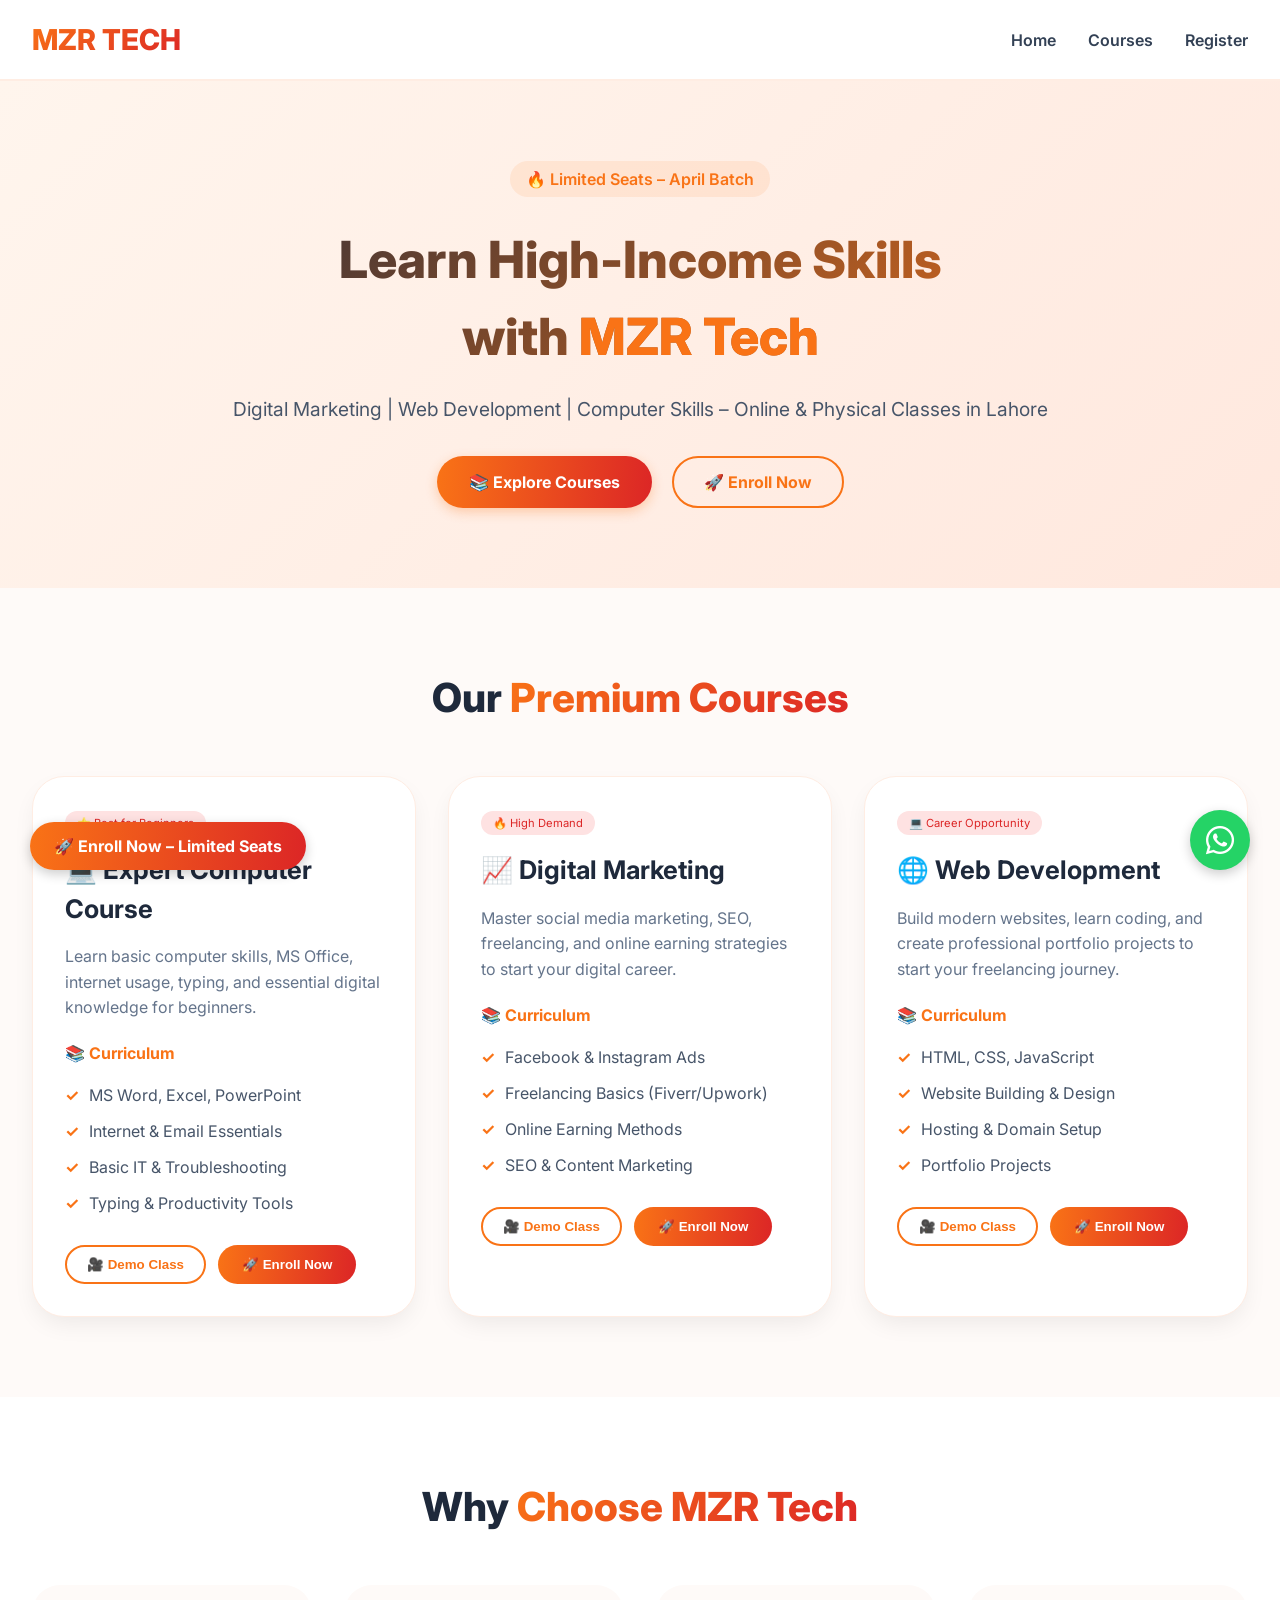
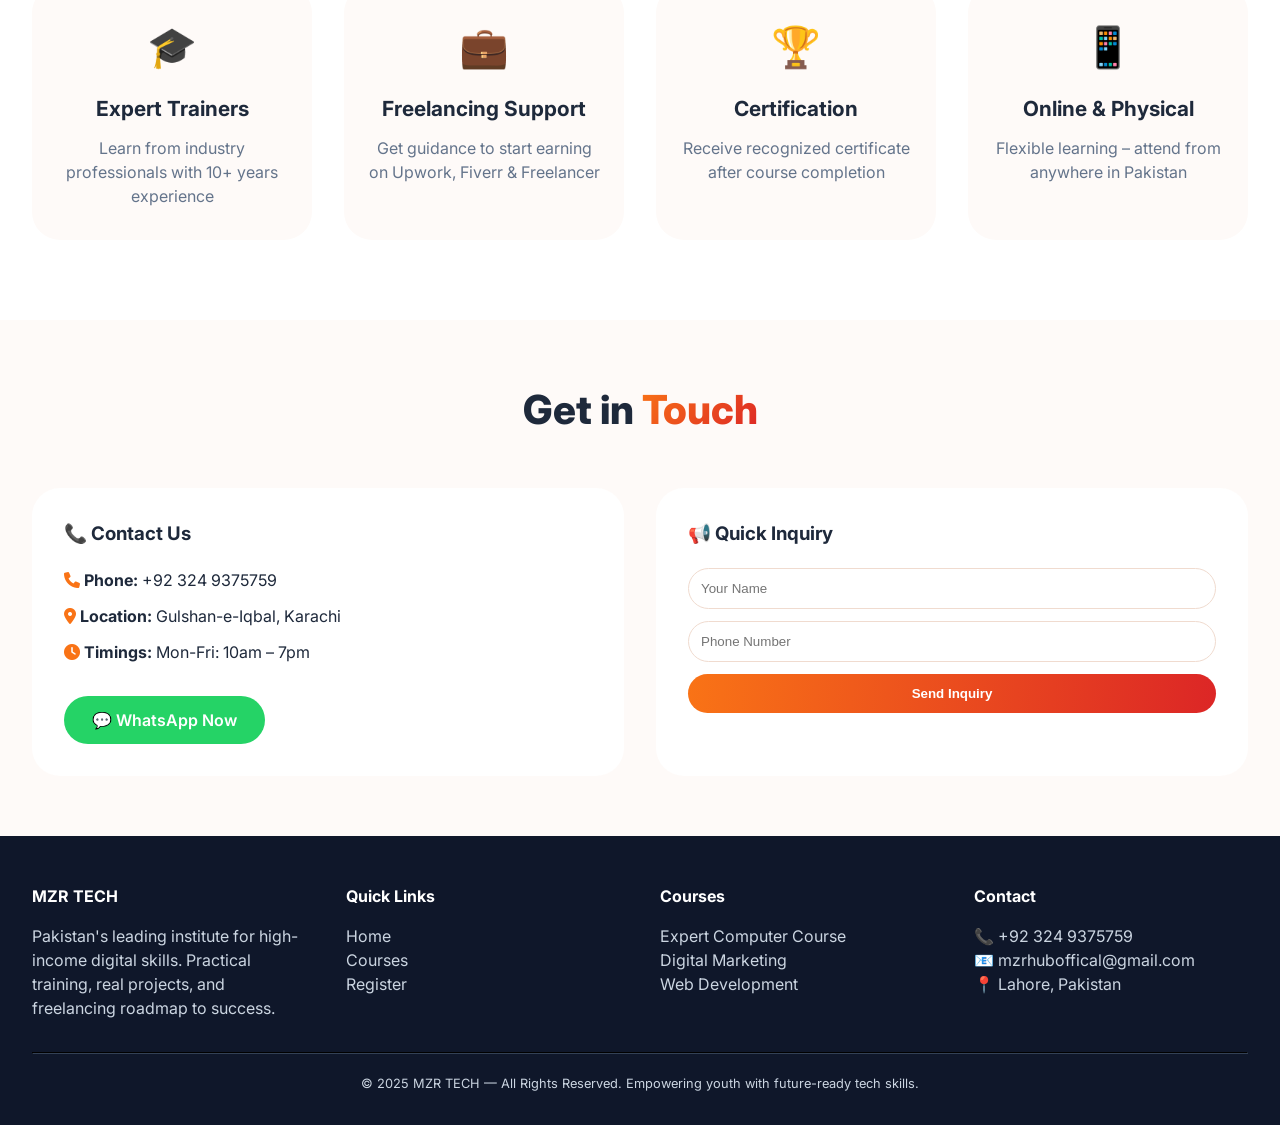
==== course.html @ 92eae822 "Add files via upload" ====
<!DOCTYPE html>
<html lang="en">
<head>
  <meta charset="UTF-8">
  <meta name="viewport" content="width=device-width, initial-scale=1.0, viewport-fit=cover">
  
  <!-- SEO META TAGS -->
  <title>MZR Tech Courses – Learn Computer, Digital Marketing & Web Development in Pakistan</title>
  <meta name="description" content="Join MZR Tech and learn high-income skills including Computer Basics, Digital Marketing, and Web Development. Online & Physical classes available in Pakistan. Enroll now and start your career.">
  <meta name="keywords" content="computer courses in pakistan, digital marketing course pakistan, web development course pakistan, online earning courses, freelancing pakistan, mzr tech courses, IT training pakistan">
  <meta name="author" content="MZR Tech">
  <meta name="robots" content="index, follow">
  <meta name="viewport" content="width=device-width, initial-scale=1.0">
  
  <!-- Open Graph Tags -->
  <meta property="og:title" content="MZR Tech Courses – Learn Computer, Digital Marketing & Web Development in Pakistan">
  <meta property="og:description" content="Join MZR Tech and learn high-income skills. Online & Physical classes available in Pakistan.">
  <meta property="og:type" content="website">
  <meta property="og:url" content="https://mzrtech.com">
  
  <!-- Canonical URL -->
  <link rel="canonical" href="https://mzrtech.com">
  
  <!-- Favicon -->
  <link rel="icon" type="image/x-icon" href="data:image/svg+xml,<svg xmlns='http://www.w3.org/2000/svg' viewBox='0 0 100 100'><text y='.9em' font-size='90'>🚀</text></svg>">
  
  <!-- Google Fonts -->
  <link href="https://fonts.googleapis.com/css2?family=Inter:opsz,wght@14..32,300;14..32,400;14..32,500;14..32,600;14..32,700;14..32,800&display=swap" rel="stylesheet">
  
  <!-- Font Awesome -->
  <link rel="stylesheet" href="https://cdnjs.cloudflare.com/ajax/libs/font-awesome/6.0.0/css/all.min.css">
  
  <style>
    * {
      margin: 0;
      padding: 0;
      box-sizing: border-box;
    }

    body {
      font-family: 'Inter', sans-serif;
      background: #ffffff;
      color: #1e293b;
      line-height: 1.5;
      scroll-behavior: smooth;
    }

    :root {
      --orange: #f97316;
      --red: #dc2626;
      --orange-light: #fff4ed;
      --shadow-sm: 0 4px 6px -2px rgba(0,0,0,0.05);
      --shadow-md: 0 10px 25px -5px rgba(0,0,0,0.08);
      --shadow-lg: 0 20px 35px -12px rgba(0,0,0,0.12);
    }

    .container {
      max-width: 1280px;
      margin: 0 auto;
      padding: 0 32px;
    }

    /* Header */
    .header {
      background: white;
      border-bottom: 2px solid #ffede3;
      position: sticky;
      top: 0;
      z-index: 100;
      backdrop-filter: blur(8px);
      background: rgba(255,255,255,0.96);
    }
    .navbar {
      display: flex;
      justify-content: space-between;
      align-items: center;
      padding: 18px 0;
      flex-wrap: wrap;
      gap: 16px;
    }
    .logo {
      font-size: 1.8rem;
      font-weight: 800;
      background: linear-gradient(135deg, #f97316, #dc2626);
      background-clip: text;
      -webkit-background-clip: text;
      color: transparent;
    }
    .nav-links {
      display: flex;
      gap: 32px;
      align-items: center;
      flex-wrap: wrap;
    }
    .nav-links a {
      text-decoration: none;
      font-weight: 600;
      color: #334155;
      transition: 0.2s;
    }
    .nav-links a:hover {
      color: #f97316;
    }

    /* Hero Section */
    .hero {
      background: linear-gradient(135deg, #fff5ed 0%, #ffe8de 100%);
      padding: 80px 0;
      text-align: center;
    }
    .hero h1 {
      font-size: 3.2rem;
      font-weight: 800;
      margin-bottom: 20px;
      background: linear-gradient(135deg, #1e293b, #f97316);
      background-clip: text;
      -webkit-background-clip: text;
      color: transparent;
    }
    .hero p {
      font-size: 1.2rem;
      color: #475569;
      margin-bottom: 32px;
    }
    .hero-badge {
      display: inline-block;
      background: rgba(249,115,22,0.1);
      padding: 6px 16px;
      border-radius: 60px;
      color: #f97316;
      font-weight: 600;
      margin-bottom: 24px;
    }
    .hero-buttons {
      display: flex;
      gap: 20px;
      justify-content: center;
      flex-wrap: wrap;
    }

    /* Buttons */
    .btn-primary {
      background: linear-gradient(95deg, #f97316, #dc2626);
      border: none;
      padding: 14px 32px;
      border-radius: 40px;
      font-weight: 700;
      color: white;
      cursor: pointer;
      transition: all 0.25s;
      text-decoration: none;
      display: inline-block;
      box-shadow: 0 4px 12px rgba(249,115,22,0.3);
    }
    .btn-primary:hover {
      transform: translateY(-2px);
      box-shadow: 0 8px 20px rgba(220,38,38,0.4);
    }
    .btn-outline {
      background: transparent;
      border: 2px solid #f97316;
      padding: 12px 30px;
      border-radius: 40px;
      font-weight: 700;
      color: #f97316;
      cursor: pointer;
      transition: 0.2s;
      text-decoration: none;
      display: inline-block;
    }
    .btn-outline:hover {
      background: #f97316;
      color: white;
    }

    /* Course Cards */
    .courses-section {
      padding: 80px 0;
      background: #fefaf8;
    }
    .section-title {
      text-align: center;
      font-size: 2.5rem;
      font-weight: 800;
      margin-bottom: 48px;
    }
    .section-title span {
      background: linear-gradient(135deg, #f97316, #dc2626);
      background-clip: text;
      -webkit-background-clip: text;
      color: transparent;
    }
    .courses-grid {
      display: grid;
      grid-template-columns: repeat(auto-fit, minmax(340px, 1fr));
      gap: 32px;
    }
    .course-card {
      background: white;
      border-radius: 32px;
      padding: 32px;
      box-shadow: var(--shadow-md);
      transition: all 0.3s ease;
      border: 1px solid #ffede3;
    }
    .course-card:hover {
      transform: translateY(-8px);
      box-shadow: var(--shadow-lg);
      border-color: #f97316;
    }
    .course-card h2 {
      font-size: 1.6rem;
      margin-bottom: 16px;
      color: #1e293b;
    }
    .course-card p {
      color: #64748b;
      margin-bottom: 20px;
      line-height: 1.6;
    }
    .course-card h4 {
      font-size: 1rem;
      margin-bottom: 12px;
      color: #f97316;
    }
    .course-card ul {
      list-style: none;
      margin-bottom: 24px;
    }
    .course-card ul li {
      padding: 6px 0;
      padding-left: 24px;
      position: relative;
      color: #475569;
    }
    .course-card ul li:before {
      content: "✓";
      position: absolute;
      left: 0;
      color: #f97316;
      font-weight: bold;
    }
    .course-badge {
      display: inline-block;
      background: #fee2e2;
      color: #dc2626;
      font-size: 0.7rem;
      padding: 4px 12px;
      border-radius: 60px;
      margin-bottom: 16px;
    }
    .buttons {
      display: flex;
      gap: 12px;
      flex-wrap: wrap;
      margin-top: 16px;
    }
    .demo-btn {
      background: transparent;
      border: 2px solid #f97316;
      color: #f97316;
      padding: 10px 20px;
      border-radius: 30px;
      font-weight: 600;
      cursor: pointer;
      transition: 0.2s;
    }
    .demo-btn:hover {
      background: #f97316;
      color: white;
    }
    .enroll-btn {
      background: linear-gradient(95deg, #f97316, #dc2626);
      border: none;
      color: white;
      padding: 10px 24px;
      border-radius: 30px;
      font-weight: 600;
      cursor: pointer;
      transition: 0.2s;
    }
    .enroll-btn:hover {
      transform: translateY(-2px);
      box-shadow: 0 4px 12px rgba(249,115,22,0.4);
    }

    /* Why Choose Us */
    .why-section {
      padding: 80px 0;
      background: white;
    }
    .features-grid {
      display: grid;
      grid-template-columns: repeat(auto-fit, minmax(250px, 1fr));
      gap: 32px;
      margin-top: 40px;
    }
    .feature {
      text-align: center;
      padding: 32px 24px;
      background: #fefaf8;
      border-radius: 28px;
      transition: 0.2s;
    }
    .feature:hover {
      transform: translateY(-5px);
    }
    .feature-icon {
      font-size: 2.5rem;
      margin-bottom: 16px;
    }
    .feature h3 {
      font-size: 1.3rem;
      margin-bottom: 12px;
    }
    .feature p {
      color: #64748b;
    }

    /* Footer */
    .footer {
      background: #0f172a;
      color: #cbd5e1;
      padding: 48px 0 32px;
    }
    .footer-content {
      display: grid;
      grid-template-columns: repeat(auto-fit, minmax(250px, 1fr));
      gap: 40px;
      margin-bottom: 32px;
    }
    .footer h4 {
      color: white;
      margin-bottom: 16px;
    }
    .footer a {
      color: #cbd5e1;
      text-decoration: none;
    }
    .whatsapp-float {
      position: fixed;
      bottom: 30px;
      right: 30px;
      background: #25D366;
      width: 60px;
      height: 60px;
      border-radius: 50%;
      display: flex;
      align-items: center;
      justify-content: center;
      font-size: 2rem;
      color: white;
      box-shadow: 0 4px 12px rgba(0,0,0,0.2);
      transition: 0.2s;
      z-index: 99;
      text-decoration: none;
    }
    .whatsapp-float:hover {
      transform: scale(1.1);
    }
    .sticky-enroll {
      position: fixed;
      bottom: 30px;
      left: 30px;
      background: linear-gradient(95deg, #f97316, #dc2626);
      padding: 12px 24px;
      border-radius: 60px;
      color: white;
      font-weight: bold;
      text-decoration: none;
      box-shadow: 0 4px 12px rgba(0,0,0,0.2);
      z-index: 99;
      animation: pulse 2s infinite;
    }
    @keyframes pulse {
      0%, 100% { transform: scale(1); }
      50% { transform: scale(1.05); }
    }
    @media (max-width: 768px) {
      .container { padding: 0 20px; }
      .hero h1 { font-size: 2rem; }
      .navbar { flex-direction: column; }
      .sticky-enroll { display: none; }
    }
  </style>
</head>
<body>

<!-- Header -->
<header class="header">
  <div class="container">
    <div class="navbar">
      <div class="logo">MZR TECH</div>
      <div class="nav-links">
        <a href="index.html">Home</a>
        <a href="#courses">Courses</a>
        <a href="registration.html">Register</a>
      </div>
    </div>
  </div>
</header>

<!-- Hero Section -->
<section class="hero">
  <div class="container">
    <div class="hero-badge">🔥 Limited Seats – April Batch</div>
    <h1>Learn High-Income Skills <br>with <span style="color:#f97316;">MZR Tech</span></h1>
    <p>Digital Marketing | Web Development | Computer Skills – Online & Physical Classes in Lahore</p>
    <div class="hero-buttons">
      <a href="#courses" class="btn-primary">📚 Explore Courses</a>
      <a href="registration.html" class="btn-outline">🚀 Enroll Now</a>
    </div>
  </div>
</section>

<!-- Courses Section -->
<section id="courses" class="courses-section">
  <div class="container">
    <div class="section-title">Our <span>Premium Courses</span></div>
    <div class="courses-grid">
      
      <!-- Course 1: Expert Computer Course -->
      <div class="course-card">
        <div class="course-badge">⭐ Best for Beginners</div>
        <h2>💻 Expert Computer Course</h2>
        <p>Learn basic computer skills, MS Office, internet usage, typing, and essential digital knowledge for beginners.</p>
        <h4>📚 Curriculum</h4>
        <ul>
          <li>MS Word, Excel, PowerPoint</li>
          <li>Internet & Email Essentials</li>
          <li>Basic IT & Troubleshooting</li>
          <li>Typing & Productivity Tools</li>
        </ul>
        <div class="buttons">
          <button class="demo-btn" onclick="watchDemo('computer')">🎥 Demo Class</button>
          <button class="enroll-btn" onclick="window.location.href='registration.html'">🚀 Enroll Now</button>
        </div>
      </div>

      <!-- Course 2: Digital Marketing -->
      <div class="course-card">
        <div class="course-badge">🔥 High Demand</div>
        <h2>📈 Digital Marketing</h2>
        <p>Master social media marketing, SEO, freelancing, and online earning strategies to start your digital career.</p>
        <h4>📚 Curriculum</h4>
        <ul>
          <li>Facebook & Instagram Ads</li>
          <li>Freelancing Basics (Fiverr/Upwork)</li>
          <li>Online Earning Methods</li>
          <li>SEO & Content Marketing</li>
        </ul>
        <div class="buttons">
          <button class="demo-btn" onclick="watchDemo('digital')">🎥 Demo Class</button>
          <button class="enroll-btn" onclick="window.location.href='registration.html'">🚀 Enroll Now</button>
        </div>
      </div>

      <!-- Course 3: Web Development -->
      <div class="course-card">
        <div class="course-badge">💻 Career Opportunity</div>
        <h2>🌐 Web Development</h2>
        <p>Build modern websites, learn coding, and create professional portfolio projects to start your freelancing journey.</p>
        <h4>📚 Curriculum</h4>
        <ul>
          <li>HTML, CSS, JavaScript</li>
          <li>Website Building & Design</li>
          <li>Hosting & Domain Setup</li>
          <li>Portfolio Projects</li>
        </ul>
        <div class="buttons">
          <button class="demo-btn" onclick="watchDemo('web')">🎥 Demo Class</button>
          <button class="enroll-btn" onclick="window.location.href='registration.html'">🚀 Enroll Now</button>
        </div>
      </div>
    </div>
  </div>
</section>

<!-- Why Choose Us -->
<section class="why-section">
  <div class="container">
    <div class="section-title">Why <span>Choose MZR Tech</span></div>
    <div class="features-grid">
      <div class="feature">
        <div class="feature-icon">🎓</div>
        <h3>Expert Trainers</h3>
        <p>Learn from industry professionals with 10+ years experience</p>
      </div>
      <div class="feature">
        <div class="feature-icon">💼</div>
        <h3>Freelancing Support</h3>
        <p>Get guidance to start earning on Upwork, Fiverr & Freelancer</p>
      </div>
      <div class="feature">
        <div class="feature-icon">🏆</div>
        <h3>Certification</h3>
        <p>Receive recognized certificate after course completion</p>
      </div>
      <div class="feature">
        <div class="feature-icon">📱</div>
        <h3>Online & Physical</h3>
        <p>Flexible learning – attend from anywhere in Pakistan</p>
      </div>
    </div>
  </div>
</section>

<!-- Contact Section -->
<section id="contact" style="padding: 60px 0; background: #fefaf8;">
  <div class="container">
    <div class="section-title">Get in <span>Touch</span></div>
    <div style="display: grid; grid-template-columns: repeat(auto-fit, minmax(300px, 1fr)); gap: 32px;">
      <div style="background: white; border-radius: 28px; padding: 32px;">
        <h3 style="margin-bottom: 20px;">📞 Contact Us</h3>
        <p style="margin: 12px 0;"><i class="fas fa-phone" style="color:#f97316;"></i> <strong>Phone:</strong> +92 324 9375759</p>
        <p style="margin: 12px 0;"><i class="fas fa-map-marker-alt" style="color:#f97316;"></i> <strong>Location:</strong> Gulshan-e-Iqbal, Karachi</p>
        <p style="margin: 12px 0;"><i class="fas fa-clock" style="color:#f97316;"></i> <strong>Timings:</strong> Mon-Fri: 10am – 7pm</p>
        <a href="https://wa.me/923249375759?text=Hello%20MZR%20TECH%2C%20I%20want%20to%20enroll%20in%20courses" target="_blank" style="display: inline-block; margin-top: 20px; background: #25D366; color: white; padding: 12px 28px; border-radius: 60px; text-decoration: none; font-weight: 600;">💬 WhatsApp Now</a>
      </div>
      <div style="background: white; border-radius: 28px; padding: 32px;">
        <h3 style="margin-bottom: 20px;">📢 Quick Inquiry</h3>
        <input type="text" placeholder="Your Name" id="inquiryName" style="width:100%; padding: 12px; border-radius: 60px; border: 1px solid #f0dbcf; margin-bottom: 12px;">
        <input type="tel" placeholder="Phone Number" id="inquiryPhone" style="width:100%; padding: 12px; border-radius: 60px; border: 1px solid #f0dbcf; margin-bottom: 12px;">
        <button onclick="sendInquiry()" style="background: linear-gradient(95deg, #f97316, #dc2626); color: white; border: none; padding: 12px; border-radius: 60px; width: 100%; font-weight: 600; cursor: pointer;">Send Inquiry</button>
      </div>
    </div>
  </div>
</section>

<!-- Footer -->
<footer class="footer">
  <div class="container">
    <div class="footer-content">
      <div>
        <h4>MZR TECH</h4>
        <p>Pakistan's leading institute for high-income digital skills. Practical training, real projects, and freelancing roadmap to success.</p>
      </div>
      <div>
        <h4>Quick Links</h4>
        <p><a href="index.html">Home</a></p>
        <p><a href="#courses">Courses</a></p>
        <p><a href="registration.html">Register</a></p>
      </div>
      <div>
        <h4>Courses</h4>
        <p><a href="#courses">Expert Computer Course</a></p>
        <p><a href="#courses">Digital Marketing</a></p>
        <p><a href="#courses">Web Development</a></p>
      </div>
      <div>
        <h4>Contact</h4>
        <p>📞 +92 324 9375759</p>
        <p>📧 mzrhuboffical@gmail.com</p>
        <p>📍 Lahore, Pakistan</p>
      </div>
    </div>
    <hr style="border-color: #334155; margin: 20px 0;">
    <div style="text-align: center; font-size: 0.8rem;">
      © 2025 MZR TECH — All Rights Reserved. Empowering youth with future-ready tech skills.
    </div>
  </div>
</footer>

<!-- Sticky Enroll Button -->
<a href="registration.html" class="sticky-enroll">🚀 Enroll Now – Limited Seats</a>

<!-- WhatsApp Floating Button -->
<a href="https://wa.me/923249375759?text=Hello%20MZR%20TECH%2C%20I%20want%20to%20enroll%20in%20courses" target="_blank" class="whatsapp-float">
  <i class="fab fa-whatsapp"></i>
</a>

<script>
  // Demo Class Function
  function watchDemo(course) {
    let demoLinks = {
      computer: "https://www.youtube.com/watch?v=dQw4w9WgXcQ",
      digital: "https://www.youtube.com/watch?v=dQw4w9WgXcQ",
      web: "https://www.youtube.com/watch?v=dQw4w9WgXcQ"
    };
    let messages = {
      computer: "🎥 Expert Computer Course Demo\n\nIn this demo class, you'll learn:\n• MS Word & Excel basics\n• Internet essentials\n• Typing fundamentals\n\nJoin our full course to master all skills!",
      digital: "🎥 Digital Marketing Demo\n\nIn this demo class, you'll learn:\n• Facebook Ads basics\n• Freelancing platforms overview\n• Online earning strategies\n\nStart your digital career with us!",
      web: "🎥 Web Development Demo\n\nIn this demo class, you'll learn:\n• HTML & CSS basics\n• How websites work\n• Building your first webpage\n\nBecome a professional developer!"
    };
    alert(messages[course] + "\n\nContact us for complete demo link and more details!\nWhatsApp: +92 324 9375759");
  }
  
  // Send Inquiry Function
  function sendInquiry() {
    const name = document.getElementById('inquiryName').value.trim();
    const phone = document.getElementById('inquiryPhone').value.trim();
    if (!name || !phone) {
      alert("❌ Please enter your name and phone number.");
      return;
    }
    alert(`✅ Thank you ${name}! Our team will contact you shortly on ${phone}.`);
    document.getElementById('inquiryName').value = '';
    document.getElementById('inquiryPhone').value = '';
  }
  
  // Smooth scroll for navigation links
  document.querySelectorAll('a[href^="#"]').forEach(anchor => {
    anchor.addEventListener('click', function(e) {
      const href = this.getAttribute('href');
      if (href === "#" || href === "") return;
      const target = document.querySelector(href);
      if (target) {
        e.preventDefault();
        target.scrollIntoView({ behavior: 'smooth' });
      }
    });
  });
  
  // Course card hover animation enhancement
  const cards = document.querySelectorAll('.course-card');
  cards.forEach(card => {
    card.addEventListener('mouseenter', () => {
      card.style.transition = 'all 0.3s ease';
    });
  });
</script>

<!-- Schema Markup for SEO -->
<script type="application/ld+json">
{
  "@context": "https://schema.org",
  "@type": "EducationalOrganization",
  "name": "MZR TECH",
  "url": "https://mzrtech.com",
  "description": "Best computer courses in Pakistan - Digital Marketing, Web Development, and IT training. Online & physical classes available.",
  "address": {
    "@type": "PostalAddress",
    "addressLocality": "Karachi",
    "addressCountry": "Pakistan"
  },
  "contactPoint": {
    "@type": "ContactPoint",
    "telephone": "+923249375759",
    "contactType": "customer service"
  },
  "hasCourse": [
    {
      "@type": "Course",
      "name": "Expert Computer Course",
      "description": "Learn basic computer skills, MS Office, internet usage, and essential digital knowledge for beginners."
    },
    {
      "@type": "Course",
      "name": "Digital Marketing Course",
      "description": "Master social media marketing, SEO, freelancing, and online earning strategies."
    },
    {
      "@type": "Course",
      "name": "Web Development Course",
      "description": "Build modern websites, learn coding, and create professional portfolio projects."
    }
  ]
}
</script>
</body>
</html>
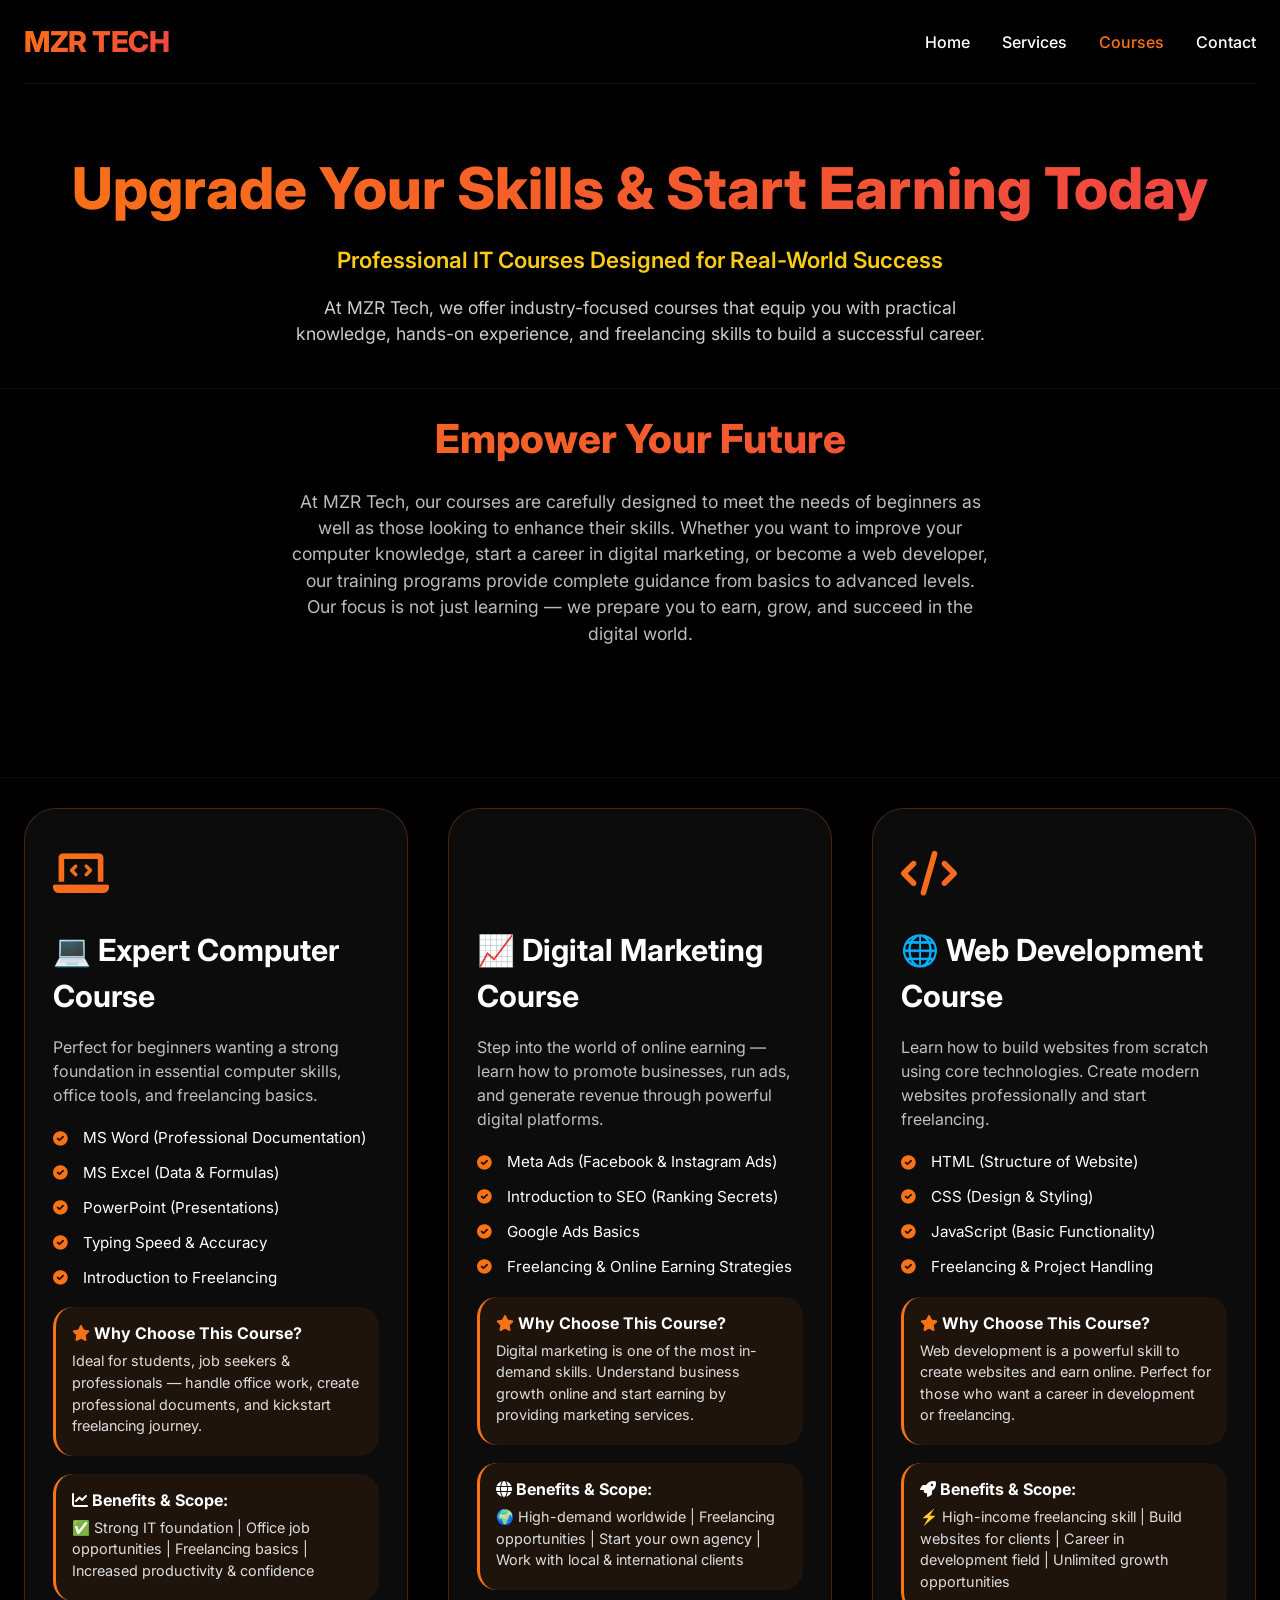
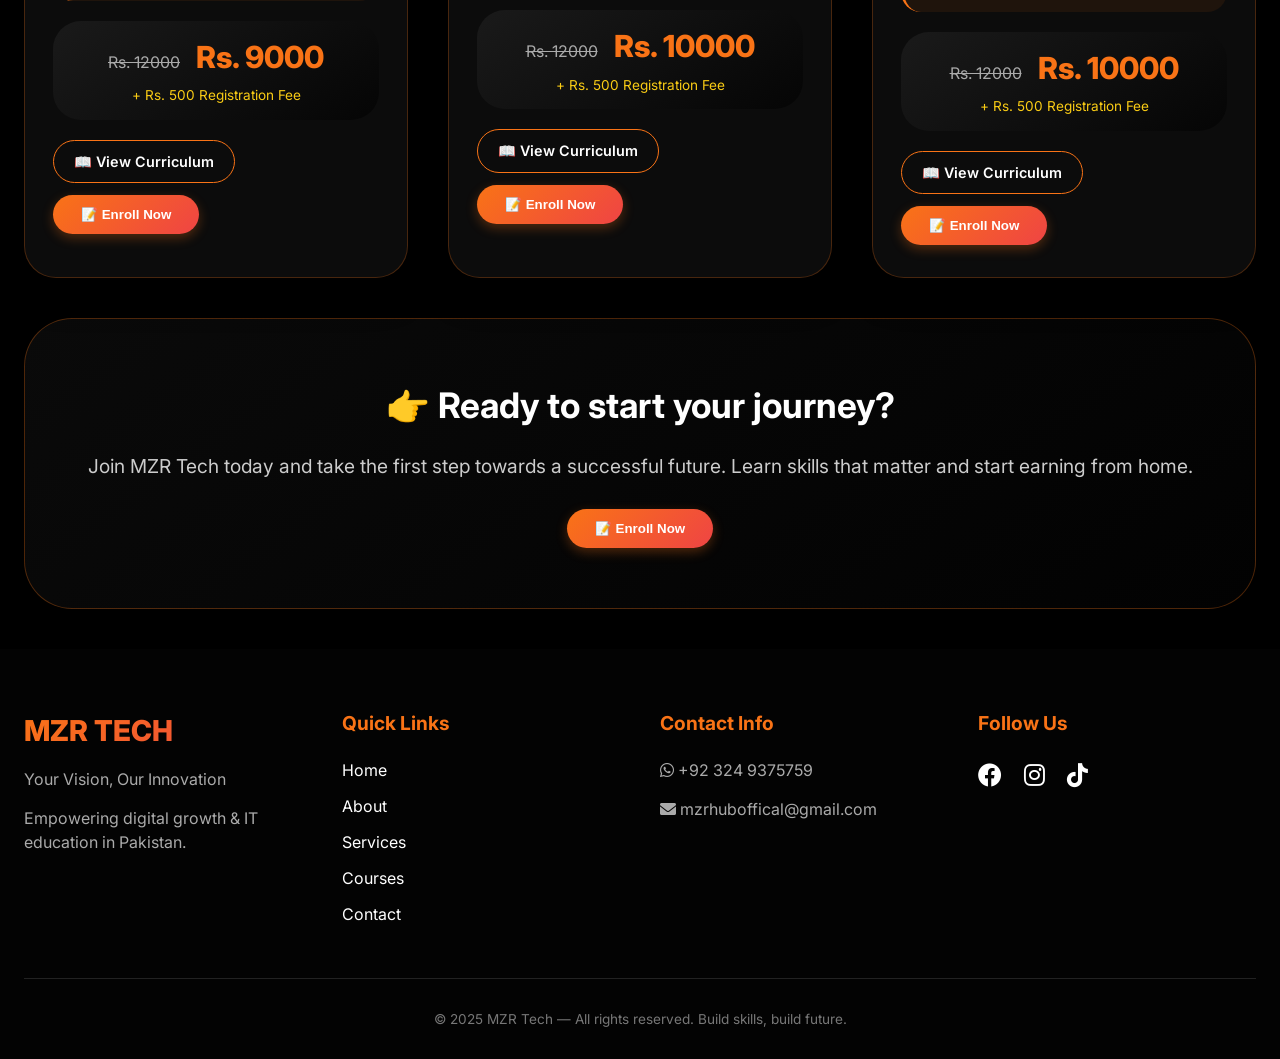
==== commit 0460fb9c: "Add files via upload" ====
--- a/course.html
+++ b/course.html
@@ -4,31 +4,22 @@
   <meta charset="UTF-8">
   <meta name="viewport" content="width=device-width, initial-scale=1.0, viewport-fit=cover">
   
-  <!-- SEO META TAGS -->
-  <title>MZR Tech Courses – Learn Computer, Digital Marketing & Web Development in Pakistan</title>
-  <meta name="description" content="Join MZR Tech and learn high-income skills including Computer Basics, Digital Marketing, and Web Development. Online & Physical classes available in Pakistan. Enroll now and start your career.">
-  <meta name="keywords" content="computer courses in pakistan, digital marketing course pakistan, web development course pakistan, online earning courses, freelancing pakistan, mzr tech courses, IT training pakistan">
+  <!-- SEO Meta Tags for Courses Page -->
+  <title>MZR Tech Courses - Computer, Digital Marketing & Web Development Training</title>
+  <meta name="description" content="Join MZR Tech courses including Expert Computer Course, Digital Marketing, and Web Development. Learn practical skills, freelancing, and start earning online.">
+  <meta name="keywords" content="computer course Pakistan, digital marketing course, web development course, freelancing training, MZR Tech courses, IT training Pakistan">
   <meta name="author" content="MZR Tech">
   <meta name="robots" content="index, follow">
-  <meta name="viewport" content="width=device-width, initial-scale=1.0">
   
-  <!-- Open Graph Tags -->
-  <meta property="og:title" content="MZR Tech Courses – Learn Computer, Digital Marketing & Web Development in Pakistan">
-  <meta property="og:description" content="Join MZR Tech and learn high-income skills. Online & Physical classes available in Pakistan.">
+  <!-- Open Graph / Social -->
+  <meta property="og:title" content="MZR Tech Courses - Upgrade Your Skills & Start Earning Today">
+  <meta property="og:description" content="Professional IT Courses: Expert Computer Course, Digital Marketing, Web Development. Hands-on training & freelancing skills.">
   <meta property="og:type" content="website">
-  <meta property="og:url" content="https://mzrtech.com">
+  <meta property="og:image" content="https://via.placeholder.com/1200x630?text=MZR+Tech+Courses">
   
-  <!-- Canonical URL -->
-  <link rel="canonical" href="https://mzrtech.com">
-  
-  <!-- Favicon -->
-  <link rel="icon" type="image/x-icon" href="data:image/svg+xml,<svg xmlns='http://www.w3.org/2000/svg' viewBox='0 0 100 100'><text y='.9em' font-size='90'>🚀</text></svg>">
-  
-  <!-- Google Fonts -->
-  <link href="https://fonts.googleapis.com/css2?family=Inter:opsz,wght@14..32,300;14..32,400;14..32,500;14..32,600;14..32,700;14..32,800&display=swap" rel="stylesheet">
-  
-  <!-- Font Awesome -->
-  <link rel="stylesheet" href="https://cdnjs.cloudflare.com/ajax/libs/font-awesome/6.0.0/css/all.min.css">
+  <!-- Google Fonts + Font Awesome 6 -->
+  <link href="https://fonts.googleapis.com/css2?family=Inter:opsz,wght@14..32,300;14..32,400;14..32,600;14..32,700;14..32,800&display=swap" rel="stylesheet">
+  <link rel="stylesheet" href="https://cdnjs.cloudflare.com/ajax/libs/font-awesome/6.0.0-beta3/css/all.min.css">
   
   <style>
     * {
@@ -39,623 +30,608 @@
 
     body {
       font-family: 'Inter', sans-serif;
-      background: #ffffff;
-      color: #1e293b;
+      background-color: #000000;
+      color: #ffffff;
+      scroll-behavior: smooth;
       line-height: 1.5;
-      scroll-behavior: smooth;
-    }
-
+    }
+
+    /* Color Theme: Orange (#f97316) → Red (#ef4444) Gradient */
     :root {
       --orange: #f97316;
-      --red: #dc2626;
-      --orange-light: #fff4ed;
-      --shadow-sm: 0 4px 6px -2px rgba(0,0,0,0.05);
-      --shadow-md: 0 10px 25px -5px rgba(0,0,0,0.08);
-      --shadow-lg: 0 20px 35px -12px rgba(0,0,0,0.12);
+      --red: #ef4444;
+      --black: #000000;
+      --black-light: #111111;
+      --gray-dark: #1a1a1a;
+      --white: #ffffff;
+      --gradient-primary: linear-gradient(135deg, var(--orange), var(--red));
+      --gradient-hover: linear-gradient(135deg, #ea580c, #dc2626);
+      --shadow-card: 0 25px 35px -12px rgba(0, 0, 0, 0.7);
+      --shadow-hover: 0 30px 40px -15px rgba(249,115,22,0.25);
+    }
+
+    a {
+      text-decoration: none;
+      color: inherit;
     }
 
     .container {
       max-width: 1280px;
       margin: 0 auto;
-      padding: 0 32px;
-    }
-
-    /* Header */
-    .header {
-      background: white;
-      border-bottom: 2px solid #ffede3;
-      position: sticky;
-      top: 0;
-      z-index: 100;
-      backdrop-filter: blur(8px);
-      background: rgba(255,255,255,0.96);
-    }
+      padding: 0 24px;
+    }
+
+    /* Header / Navigation */
     .navbar {
       display: flex;
       justify-content: space-between;
       align-items: center;
-      padding: 18px 0;
       flex-wrap: wrap;
-      gap: 16px;
-    }
-    .logo {
+      padding: 20px 0;
+      border-bottom: 1px solid rgba(255, 255, 255, 0.08);
+    }
+
+    .logo h2 {
       font-size: 1.8rem;
       font-weight: 800;
-      background: linear-gradient(135deg, #f97316, #dc2626);
+      background: var(--gradient-primary);
+      -webkit-background-clip: text;
       background-clip: text;
-      -webkit-background-clip: text;
       color: transparent;
-    }
+      letter-spacing: -0.5px;
+    }
+
     .nav-links {
       display: flex;
-      gap: 32px;
-      align-items: center;
+      gap: 2rem;
+      font-weight: 500;
+    }
+
+    .nav-links a {
+      transition: color 0.2s;
+    }
+
+    .nav-links a:hover {
+      color: var(--orange);
+    }
+menu-toggle {
+  display: none;
+  font-size: 1.8rem;
+  cursor: pointer;
+}
+
+@media (max-width: 768px) {
+  .menu-toggle {
+    display: block;
+  }
+
+  .nav-links {
+    display: none;
+  }
+
+  .nav-links.active {
+    display: flex;
+  }
+}
+    /* Buttons */
+    .btn-primary {
+      background: var(--gradient-primary);
+      color: white;
+      padding: 12px 28px;
+      border-radius: 40px;
+      font-weight: 600;
+      border: none;
+      cursor: pointer;
+      transition: transform 0.2s, box-shadow 0.2s;
+      display: inline-block;
+      text-align: center;
+      box-shadow: 0 4px 12px rgba(249,115,22,0.3);
+    }
+
+    .btn-primary:hover {
+      transform: translateY(-3px);
+      box-shadow: 0 12px 20px rgba(239,68,68,0.4);
+      background: var(--gradient-hover);
+    }
+
+    .btn-outline {
+      background: transparent;
+      border: 1.5px solid var(--orange);
+      color: white;
+      padding: 10px 20px;
+      border-radius: 40px;
+      font-weight: 600;
+      transition: all 0.2s;
+      font-size: 0.9rem;
+      cursor: pointer;
+      display: inline-block;
+    }
+
+    .btn-outline:hover {
+      background: rgba(249,115,22,0.15);
+      border-color: var(--red);
+      transform: translateY(-2px);
+    }
+
+    .btn-small-group {
+      display: flex;
+      gap: 12px;
+      margin-top: 20px;
       flex-wrap: wrap;
     }
-    .nav-links a {
-      text-decoration: none;
+
+    /* Hero Section */
+    .hero-courses {
+      padding: 70px 0 80px;
+      text-align: center;
+    }
+
+    .hero-courses h1 {
+      font-size: 3.6rem;
+      font-weight: 800;
+      line-height: 1.2;
+      background: var(--gradient-primary);
+      -webkit-background-clip: text;
+      background-clip: text;
+      color: transparent;
+      margin-bottom: 20px;
+    }
+
+    .hero-courses .subhead {
+      font-size: 1.4rem;
       font-weight: 600;
-      color: #334155;
-      transition: 0.2s;
-    }
-    .nav-links a:hover {
-      color: #f97316;
-    }
-
-    /* Hero Section */
-    .hero {
-      background: linear-gradient(135deg, #fff5ed 0%, #ffe8de 100%);
+      color: #facc15;
+      margin-bottom: 18px;
+    }
+
+    .hero-courses p {
+      max-width: 700px;
+      margin: 0 auto;
+      font-size: 1.1rem;
+      color: #cccccc;
+    }
+
+    /* Section styles */
+    section {
       padding: 80px 0;
-      text-align: center;
-    }
-    .hero h1 {
-      font-size: 3.2rem;
+      border-bottom: 1px solid rgba(255, 255, 255, 0.05);
+    }
+
+    .section-title {
+      font-size: 2.5rem;
       font-weight: 800;
       margin-bottom: 20px;
-      background: linear-gradient(135deg, #1e293b, #f97316);
+      text-align: center;
+      background: var(--gradient-primary);
+      -webkit-background-clip: text;
       background-clip: text;
+      color: transparent;
+    }
+
+    .section-sub {
+      text-align: center;
+      color: #bcbcbc;
+      max-width: 700px;
+      margin: 0 auto 50px;
+      font-size: 1.1rem;
+    }
+
+    /* Course Cards Layout */
+    .courses-grid {
+      display: flex;
+      flex-wrap: wrap;
+      gap: 40px;
+      justify-content: center;
+      margin: 30px 0;
+    }
+
+    .course-card {
+      background: #0c0c0c;
+      border-radius: 32px;
+      padding: 32px 28px;
+      flex: 1 1 340px;
+      transition: all 0.3s ease;
+      border: 1px solid rgba(249,115,22,0.25);
+      box-shadow: var(--shadow-card);
+      backdrop-filter: blur(2px);
+    }
+
+    .course-card:hover {
+      transform: translateY(-10px);
+      border-color: var(--orange);
+      box-shadow: var(--shadow-hover);
+    }
+
+    .course-icon {
+      font-size: 2.8rem;
+      background: var(--gradient-primary);
       -webkit-background-clip: text;
+      background-clip: text;
       color: transparent;
-    }
-    .hero p {
-      font-size: 1.2rem;
-      color: #475569;
-      margin-bottom: 32px;
-    }
-    .hero-badge {
-      display: inline-block;
-      background: rgba(249,115,22,0.1);
-      padding: 6px 16px;
-      border-radius: 60px;
-      color: #f97316;
-      font-weight: 600;
-      margin-bottom: 24px;
-    }
-    .hero-buttons {
+      margin-bottom: 20px;
+    }
+
+    .course-card h2 {
+      font-size: 1.9rem;
+      margin-bottom: 16px;
+      font-weight: 700;
+    }
+
+    .course-desc {
+      color: #c0c0c0;
+      margin-bottom: 20px;
+      line-height: 1.5;
+    }
+
+    .learn-list {
+      list-style: none;
+      margin: 18px 0;
+    }
+
+    .learn-list li {
+      margin-bottom: 12px;
       display: flex;
-      gap: 20px;
-      justify-content: center;
-      flex-wrap: wrap;
-    }
-
-    /* Buttons */
-    .btn-primary {
-      background: linear-gradient(95deg, #f97316, #dc2626);
+      align-items: center;
+      gap: 10px;
+      font-size: 0.95rem;
+    }
+
+    .learn-list i {
+      color: var(--orange);
+      width: 20px;
+      font-size: 0.9rem;
+    }
+
+    .why-choose, .benefits-scope {
+      background: rgba(249,115,22,0.08);
+      padding: 14px 16px;
+      border-radius: 20px;
+      margin: 18px 0;
+      border-left: 3px solid var(--orange);
+    }
+
+    .why-choose p, .benefits-scope p {
+      font-size: 0.9rem;
+      color: #ddd;
+      margin: 5px 0;
+    }
+
+    .price-box {
+      background: linear-gradient(145deg, #1a1a1a, #050505);
+      padding: 14px 16px;
+      border-radius: 28px;
+      margin: 20px 0;
+      text-align: center;
+    }
+
+    .price-old {
+      font-size: 1rem;
+      text-decoration: line-through;
+      color: #aaa;
+      margin-right: 12px;
+    }
+
+    .price-new {
+      font-size: 1.9rem;
+      font-weight: 800;
+      color: var(--orange);
+    }
+
+    .reg-fee {
+      display: block;
+      font-size: 0.85rem;
+      color: #facc15;
+      margin-top: 5px;
+    }
+
+    .btn-enroll {
+      background: var(--gradient-primary);
       border: none;
-      padding: 14px 32px;
+      padding: 10px 22px;
       border-radius: 40px;
-      font-weight: 700;
-      color: white;
-      cursor: pointer;
-      transition: all 0.25s;
-      text-decoration: none;
-      display: inline-block;
-      box-shadow: 0 4px 12px rgba(249,115,22,0.3);
-    }
-    .btn-primary:hover {
-      transform: translateY(-2px);
-      box-shadow: 0 8px 20px rgba(220,38,38,0.4);
-    }
-    .btn-outline {
-      background: transparent;
-      border: 2px solid #f97316;
-      padding: 12px 30px;
-      border-radius: 40px;
-      font-weight: 700;
-      color: #f97316;
+      font-weight: bold;
       cursor: pointer;
       transition: 0.2s;
-      text-decoration: none;
-      display: inline-block;
-    }
-    .btn-outline:hover {
-      background: #f97316;
-      color: white;
-    }
-
-    /* Course Cards */
-    .courses-section {
-      padding: 80px 0;
-      background: #fefaf8;
-    }
-    .section-title {
+    }
+
+    /* CTA Section */
+    .cta-section {
+      background: linear-gradient(145deg, #0a0a0a, #020202);
       text-align: center;
-      font-size: 2.5rem;
+      border-radius: 48px;
+      margin: 40px auto;
+      padding: 60px 30px;
+      border: 1px solid rgba(249,115,22,0.3);
+    }
+
+    .cta-section h2 {
+      font-size: 2.2rem;
+      margin-bottom: 20px;
+    }
+
+    /* Footer */
+    footer {
+      background: #030303;
+      padding: 60px 0 30px;
+    }
+
+    .footer-grid {
+      display: flex;
+      flex-wrap: wrap;
+      justify-content: space-between;
+      gap: 40px;
+      margin-bottom: 40px;
+    }
+
+    .footer-col {
+      flex: 1;
+      min-width: 160px;
+    }
+
+    .footer-col .logo {
+      font-size: 1.8rem;
       font-weight: 800;
-      margin-bottom: 48px;
-    }
-    .section-title span {
-      background: linear-gradient(135deg, #f97316, #dc2626);
+      background: var(--gradient-primary);
+      -webkit-background-clip: text;
       background-clip: text;
-      -webkit-background-clip: text;
       color: transparent;
     }
-    .courses-grid {
-      display: grid;
-      grid-template-columns: repeat(auto-fit, minmax(340px, 1fr));
-      gap: 32px;
-    }
-    .course-card {
-      background: white;
-      border-radius: 32px;
-      padding: 32px;
-      box-shadow: var(--shadow-md);
-      transition: all 0.3s ease;
-      border: 1px solid #ffede3;
-    }
-    .course-card:hover {
-      transform: translateY(-8px);
-      box-shadow: var(--shadow-lg);
-      border-color: #f97316;
-    }
-    .course-card h2 {
-      font-size: 1.6rem;
-      margin-bottom: 16px;
-      color: #1e293b;
-    }
-    .course-card p {
-      color: #64748b;
+
+    .footer-col p {
+      margin: 15px 0;
+      color: #aaa;
+    }
+
+    .footer-col h4 {
       margin-bottom: 20px;
-      line-height: 1.6;
-    }
-    .course-card h4 {
-      font-size: 1rem;
+      font-size: 1.2rem;
+      color: var(--orange);
+    }
+
+    .footer-col ul {
+      list-style: none;
+    }
+
+    .footer-col li {
       margin-bottom: 12px;
-      color: #f97316;
-    }
-    .course-card ul {
-      list-style: none;
-      margin-bottom: 24px;
-    }
-    .course-card ul li {
-      padding: 6px 0;
-      padding-left: 24px;
-      position: relative;
-      color: #475569;
-    }
-    .course-card ul li:before {
-      content: "✓";
-      position: absolute;
-      left: 0;
-      color: #f97316;
-      font-weight: bold;
-    }
-    .course-badge {
-      display: inline-block;
-      background: #fee2e2;
-      color: #dc2626;
-      font-size: 0.7rem;
-      padding: 4px 12px;
-      border-radius: 60px;
-      margin-bottom: 16px;
-    }
-    .buttons {
-      display: flex;
-      gap: 12px;
-      flex-wrap: wrap;
-      margin-top: 16px;
-    }
-    .demo-btn {
-      background: transparent;
-      border: 2px solid #f97316;
-      color: #f97316;
-      padding: 10px 20px;
-      border-radius: 30px;
-      font-weight: 600;
-      cursor: pointer;
-      transition: 0.2s;
-    }
-    .demo-btn:hover {
-      background: #f97316;
-      color: white;
-    }
-    .enroll-btn {
-      background: linear-gradient(95deg, #f97316, #dc2626);
-      border: none;
-      color: white;
-      padding: 10px 24px;
-      border-radius: 30px;
-      font-weight: 600;
-      cursor: pointer;
-      transition: 0.2s;
-    }
-    .enroll-btn:hover {
-      transform: translateY(-2px);
-      box-shadow: 0 4px 12px rgba(249,115,22,0.4);
-    }
-
-    /* Why Choose Us */
-    .why-section {
-      padding: 80px 0;
-      background: white;
-    }
-    .features-grid {
-      display: grid;
-      grid-template-columns: repeat(auto-fit, minmax(250px, 1fr));
-      gap: 32px;
-      margin-top: 40px;
-    }
-    .feature {
+    }
+
+    .footer-col a:hover {
+      color: var(--orange);
+    }
+
+    .social-links a {
+      font-size: 1.5rem;
+      margin-right: 18px;
+      transition: color 0.2s;
+    }
+
+    .social-links a:hover {
+      color: var(--orange);
+    }
+
+    .copyright {
       text-align: center;
-      padding: 32px 24px;
-      background: #fefaf8;
-      border-radius: 28px;
-      transition: 0.2s;
-    }
-    .feature:hover {
-      transform: translateY(-5px);
-    }
-    .feature-icon {
-      font-size: 2.5rem;
-      margin-bottom: 16px;
-    }
-    .feature h3 {
-      font-size: 1.3rem;
-      margin-bottom: 12px;
-    }
-    .feature p {
-      color: #64748b;
-    }
-
-    /* Footer */
-    .footer {
-      background: #0f172a;
-      color: #cbd5e1;
-      padding: 48px 0 32px;
-    }
-    .footer-content {
-      display: grid;
-      grid-template-columns: repeat(auto-fit, minmax(250px, 1fr));
-      gap: 40px;
-      margin-bottom: 32px;
-    }
-    .footer h4 {
-      color: white;
-      margin-bottom: 16px;
-    }
-    .footer a {
-      color: #cbd5e1;
-      text-decoration: none;
-    }
-    .whatsapp-float {
-      position: fixed;
-      bottom: 30px;
-      right: 30px;
-      background: #25D366;
-      width: 60px;
-      height: 60px;
-      border-radius: 50%;
-      display: flex;
-      align-items: center;
-      justify-content: center;
-      font-size: 2rem;
-      color: white;
-      box-shadow: 0 4px 12px rgba(0,0,0,0.2);
-      transition: 0.2s;
-      z-index: 99;
-      text-decoration: none;
-    }
-    .whatsapp-float:hover {
-      transform: scale(1.1);
-    }
-    .sticky-enroll {
-      position: fixed;
-      bottom: 30px;
-      left: 30px;
-      background: linear-gradient(95deg, #f97316, #dc2626);
-      padding: 12px 24px;
-      border-radius: 60px;
-      color: white;
-      font-weight: bold;
-      text-decoration: none;
-      box-shadow: 0 4px 12px rgba(0,0,0,0.2);
-      z-index: 99;
-      animation: pulse 2s infinite;
-    }
-    @keyframes pulse {
-      0%, 100% { transform: scale(1); }
-      50% { transform: scale(1.05); }
-    }
+      padding-top: 30px;
+      border-top: 1px solid #222;
+      color: #777;
+      font-size: 0.85rem;
+    }
+
     @media (max-width: 768px) {
-      .container { padding: 0 20px; }
-      .hero h1 { font-size: 2rem; }
-      .navbar { flex-direction: column; }
-      .sticky-enroll { display: none; }
+      .hero-courses h1 {
+        font-size: 2.4rem;
+      }
+      .navbar {
+        flex-direction: column;
+        gap: 15px;
+      }
+      .nav-links {
+        gap: 1.2rem;
+      }
+      .section-title {
+        font-size: 2rem;
+      }
+      .course-card h2 {
+        font-size: 1.6rem;
+      }
     }
   </style>
 </head>
 <body>
 
-<!-- Header -->
-<header class="header">
+<header>
   <div class="container">
     <div class="navbar">
-      <div class="logo">MZR TECH</div>
+      <div class="logo">
+        <h2>MZR TECH</h2>
+      </div>
       <div class="nav-links">
         <a href="index.html">Home</a>
-        <a href="#courses">Courses</a>
-        <a href="registration.html">Register</a>
+        <a href="service.html">Services</a>
+        <a href="#"style="color: var(--orange);">Courses</a>
+        <a href="registration.html">Contact</a>
       </div>
     </div>
   </div>
 </header>
 
-<!-- Hero Section -->
-<section class="hero">
+<main>
+  <!-- Hero Section (Courses Page) -->
+  <section class="hero-courses" style="padding-bottom: 40px;">
+    <div class="container">
+      <h1>Upgrade Your Skills & Start Earning Today</h1>
+      <div class="subhead">Professional IT Courses Designed for Real-World Success</div>
+      <p>At MZR Tech, we offer industry-focused courses that equip you with practical knowledge, hands-on experience, and freelancing skills to build a successful career.</p>
+    </div>
+  </section>
+
+  <!-- Courses Introduction -->
+  <section style="padding-top: 20px;">
+    <div class="container">
+      <div class="section-title">Empower Your Future</div>
+      <div class="section-sub">At MZR Tech, our courses are carefully designed to meet the needs of beginners as well as those looking to enhance their skills. Whether you want to improve your computer knowledge, start a career in digital marketing, or become a web developer, our training programs provide complete guidance from basics to advanced levels. Our focus is not just learning — we prepare you to earn, grow, and succeed in the digital world.</div>
+    </div>
+  </section>
+
+  <!-- COURSES GRID -->
   <div class="container">
-    <div class="hero-badge">🔥 Limited Seats – April Batch</div>
-    <h1>Learn High-Income Skills <br>with <span style="color:#f97316;">MZR Tech</span></h1>
-    <p>Digital Marketing | Web Development | Computer Skills – Online & Physical Classes in Lahore</p>
-    <div class="hero-buttons">
-      <a href="#courses" class="btn-primary">📚 Explore Courses</a>
-      <a href="registration.html" class="btn-outline">🚀 Enroll Now</a>
+    <div class="courses-grid">
+      
+      <!-- COURSE 1: EXPERT COMPUTER COURSE -->
+      <div class="course-card">
+        <div class="course-icon"><i class="fas fa-laptop-code"></i></div>
+        <h2>💻 Expert Computer Course</h2>
+        <p class="course-desc">Perfect for beginners wanting a strong foundation in essential computer skills, office tools, and freelancing basics.</p>
+        
+        <ul class="learn-list">
+          <li><i class="fas fa-check-circle"></i> MS Word (Professional Documentation)</li>
+          <li><i class="fas fa-check-circle"></i> MS Excel (Data & Formulas)</li>
+          <li><i class="fas fa-check-circle"></i> PowerPoint (Presentations)</li>
+          <li><i class="fas fa-check-circle"></i> Typing Speed & Accuracy</li>
+          <li><i class="fas fa-check-circle"></i> Introduction to Freelancing</li>
+        </ul>
+        
+        <div class="why-choose">
+          <i class="fas fa-star" style="color:#f97316;"></i> <strong>Why Choose This Course?</strong>
+          <p>Ideal for students, job seekers & professionals — handle office work, create professional documents, and kickstart freelancing journey.</p>
+        </div>
+        
+        <div class="benefits-scope">
+          <i class="fas fa-chart-line"></i> <strong>Benefits & Scope:</strong>
+          <p>✅ Strong IT foundation | Office job opportunities | Freelancing basics | Increased productivity & confidence</p>
+        </div>
+        
+        <div class="price-box">
+          <span class="price-old">Rs. 12000</span>
+          <span class="price-new">Rs. 9000</span>
+          <span class="reg-fee">+ Rs. 500 Registration Fee</span>
+        </div>
+        
+        <div class="btn-small-group">
+           <a href="https://drive.google.com/file/d/1OKSb9_Llhg4ucGj7sR5z8mxr3_JbODFF/view" target="_blank" class="btn-outline">📖 View Curriculum</a>
+         <button class="btn-primary" onclick="window.location.href='registration.html'">📝 Enroll Now</button>
+        </div>
+      </div>
+      
+      <!-- COURSE 2: DIGITAL MARKETING -->
+      <div class="course-card">
+        <div class="course-icon"><i class="fas fa-chart-simple"></i></div>
+        <h2>📈 Digital Marketing Course</h2>
+        <p class="course-desc">Step into the world of online earning — learn how to promote businesses, run ads, and generate revenue through powerful digital platforms.</p>
+        
+        <ul class="learn-list">
+          <li><i class="fas fa-check-circle"></i> Meta Ads (Facebook & Instagram Ads)</li>
+          <li><i class="fas fa-check-circle"></i> Introduction to SEO (Ranking Secrets)</li>
+          <li><i class="fas fa-check-circle"></i> Google Ads Basics</li>
+          <li><i class="fas fa-check-circle"></i> Freelancing & Online Earning Strategies</li>
+        </ul>
+        
+        <div class="why-choose">
+          <i class="fas fa-star" style="color:#f97316;"></i> <strong>Why Choose This Course?</strong>
+          <p>Digital marketing is one of the most in-demand skills. Understand business growth online and start earning by providing marketing services.</p>
+        </div>
+        
+        <div class="benefits-scope">
+          <i class="fas fa-globe"></i> <strong>Benefits & Scope:</strong>
+          <p>🌍 High-demand worldwide | Freelancing opportunities | Start your own agency | Work with local & international clients</p>
+        </div>
+        
+        <div class="price-box">
+          <span class="price-old">Rs. 12000</span>
+          <span class="price-new">Rs. 10000</span>
+          <span class="reg-fee">+ Rs. 500 Registration Fee</span>
+        </div>
+        
+        <div class="btn-small-group">
+         <a href="https://drive.google.com/file/d/1OKSb9_Llhg4ucGj7sR5z8mxr3_JbODFF/view" target="_blank" class="btn-outline">📖 View Curriculum</a>
+          <button class="btn-primary" onclick="window.location.href='registration.html'">📝 Enroll Now</button>
+        </div>
+      </div>
+      
+      <!-- COURSE 3: WEB DEVELOPMENT -->
+      <div class="course-card">
+        <div class="course-icon"><i class="fas fa-code"></i></div>
+        <h2>🌐 Web Development Course</h2>
+        <p class="course-desc">Learn how to build websites from scratch using core technologies. Create modern websites professionally and start freelancing.</p>
+        
+        <ul class="learn-list">
+          <li><i class="fas fa-check-circle"></i> HTML (Structure of Website)</li>
+          <li><i class="fas fa-check-circle"></i> CSS (Design & Styling)</li>
+          <li><i class="fas fa-check-circle"></i> JavaScript (Basic Functionality)</li>
+          <li><i class="fas fa-check-circle"></i> Freelancing & Project Handling</li>
+        </ul>
+        
+        <div class="why-choose">
+          <i class="fas fa-star" style="color:#f97316;"></i> <strong>Why Choose This Course?</strong>
+          <p>Web development is a powerful skill to create websites and earn online. Perfect for those who want a career in development or freelancing.</p>
+        </div>
+        
+        <div class="benefits-scope">
+          <i class="fas fa-rocket"></i> <strong>Benefits & Scope:</strong>
+          <p>⚡ High-income freelancing skill | Build websites for clients | Career in development field | Unlimited growth opportunities</p>
+        </div>
+        
+        <div class="price-box">
+          <span class="price-old">Rs. 12000</span>
+          <span class="price-new">Rs. 10000</span>
+          <span class="reg-fee">+ Rs. 500 Registration Fee</span>
+        </div>
+        
+        <div class="btn-small-group">
+           <a href="https://drive.google.com/file/d/1OKSb9_Llhg4ucGj7sR5z8mxr3_JbODFF/view" target="_blank" class="btn-outline">📖 View Curriculum</a>
+          <button class="btn-primary" onclick="window.location.href='registration.html'">📝 Enroll Now</button>
+        </div>
+      </div>
     </div>
   </div>
-</section>
-
-<!-- Courses Section -->
-<section id="courses" class="courses-section">
+
+  <!-- CALL TO ACTION SECTION -->
   <div class="container">
-    <div class="section-title">Our <span>Premium Courses</span></div>
-    <div class="courses-grid">
-      
-      <!-- Course 1: Expert Computer Course -->
-      <div class="course-card">
-        <div class="course-badge">⭐ Best for Beginners</div>
-        <h2>💻 Expert Computer Course</h2>
-        <p>Learn basic computer skills, MS Office, internet usage, typing, and essential digital knowledge for beginners.</p>
-        <h4>📚 Curriculum</h4>
+    <div class="cta-section">
+      <h2>👉 Ready to start your journey?</h2>
+      <p style="font-size: 1.2rem; margin-bottom: 28px; color: #ccc;">Join MZR Tech today and take the first step towards a successful future. Learn skills that matter and start earning from home.</p>
+      <button class="btn-primary" onclick="window.location.href='registration.html'">📝 Enroll Now</button>
+  </div>
+</main>
+
+<!-- FOOTER (Same as homepage) -->
+<footer>
+  <div class="container">
+    <div class="footer-grid">
+      <div class="footer-col">
+        <div class="logo">MZR TECH</div>
+        <p>Your Vision, Our Innovation</p>
+        <p>Empowering digital growth & IT education in Pakistan.</p>
+      </div>
+      <div class="footer-col">
+        <h4>Quick Links</h4>
         <ul>
-          <li>MS Word, Excel, PowerPoint</li>
-          <li>Internet & Email Essentials</li>
-          <li>Basic IT & Troubleshooting</li>
-          <li>Typing & Productivity Tools</li>
+          <li><a href="index.html">Home</a></li>
+          <li><a href="about.html">About</a></li>
+          <li><a href="services.html">Services</a></li>
+          <li><a href="courses.html">Courses</a></li>
+          <li><a href="registration.html">Contact</a></li>
         </ul>
-        <div class="buttons">
-          <button class="demo-btn" onclick="watchDemo('computer')">🎥 Demo Class</button>
-          <button class="enroll-btn" onclick="window.location.href='registration.html'">🚀 Enroll Now</button>
-        </div>
-      </div>
-
-      <!-- Course 2: Digital Marketing -->
-      <div class="course-card">
-        <div class="course-badge">🔥 High Demand</div>
-        <h2>📈 Digital Marketing</h2>
-        <p>Master social media marketing, SEO, freelancing, and online earning strategies to start your digital career.</p>
-        <h4>📚 Curriculum</h4>
-        <ul>
-          <li>Facebook & Instagram Ads</li>
-          <li>Freelancing Basics (Fiverr/Upwork)</li>
-          <li>Online Earning Methods</li>
-          <li>SEO & Content Marketing</li>
-        </ul>
-        <div class="buttons">
-          <button class="demo-btn" onclick="watchDemo('digital')">🎥 Demo Class</button>
-          <button class="enroll-btn" onclick="window.location.href='registration.html'">🚀 Enroll Now</button>
-        </div>
-      </div>
-
-      <!-- Course 3: Web Development -->
-      <div class="course-card">
-        <div class="course-badge">💻 Career Opportunity</div>
-        <h2>🌐 Web Development</h2>
-        <p>Build modern websites, learn coding, and create professional portfolio projects to start your freelancing journey.</p>
-        <h4>📚 Curriculum</h4>
-        <ul>
-          <li>HTML, CSS, JavaScript</li>
-          <li>Website Building & Design</li>
-          <li>Hosting & Domain Setup</li>
-          <li>Portfolio Projects</li>
-        </ul>
-        <div class="buttons">
-          <button class="demo-btn" onclick="watchDemo('web')">🎥 Demo Class</button>
-          <button class="enroll-btn" onclick="window.location.href='registration.html'">🚀 Enroll Now</button>
+      </div>
+      <div class="footer-col">
+        <h4>Contact Info</h4>
+        <p><i class="fab fa-whatsapp"></i> +92 324 9375759</p>
+        <p><i class="fas fa-envelope"></i> mzrhuboffical@gmail.com</p>
+      </div>
+      <div class="footer-col">
+        <h4>Follow Us</h4>
+        <div class="social-links">
+          <a href="https://www.facebook.com/mzr.khan.khan" target="_blank"><i class="fab fa-facebook"></i></a>
+          <a href="https://www.instagram.com/mzr.khan.khan" target="_blank"><i class="fab fa-instagram"></i></a>
+          <a href="https://www.tiktok.com/@m_z_r_khan" target="_blank"><i class="fab fa-tiktok"></i></a>
         </div>
       </div>
     </div>
-  </div>
-</section>
-
-<!-- Why Choose Us -->
-<section class="why-section">
-  <div class="container">
-    <div class="section-title">Why <span>Choose MZR Tech</span></div>
-    <div class="features-grid">
-      <div class="feature">
-        <div class="feature-icon">🎓</div>
-        <h3>Expert Trainers</h3>
-        <p>Learn from industry professionals with 10+ years experience</p>
-      </div>
-      <div class="feature">
-        <div class="feature-icon">💼</div>
-        <h3>Freelancing Support</h3>
-        <p>Get guidance to start earning on Upwork, Fiverr & Freelancer</p>
-      </div>
-      <div class="feature">
-        <div class="feature-icon">🏆</div>
-        <h3>Certification</h3>
-        <p>Receive recognized certificate after course completion</p>
-      </div>
-      <div class="feature">
-        <div class="feature-icon">📱</div>
-        <h3>Online & Physical</h3>
-        <p>Flexible learning – attend from anywhere in Pakistan</p>
-      </div>
-    </div>
-  </div>
-</section>
-
-<!-- Contact Section -->
-<section id="contact" style="padding: 60px 0; background: #fefaf8;">
-  <div class="container">
-    <div class="section-title">Get in <span>Touch</span></div>
-    <div style="display: grid; grid-template-columns: repeat(auto-fit, minmax(300px, 1fr)); gap: 32px;">
-      <div style="background: white; border-radius: 28px; padding: 32px;">
-        <h3 style="margin-bottom: 20px;">📞 Contact Us</h3>
-        <p style="margin: 12px 0;"><i class="fas fa-phone" style="color:#f97316;"></i> <strong>Phone:</strong> +92 324 9375759</p>
-        <p style="margin: 12px 0;"><i class="fas fa-map-marker-alt" style="color:#f97316;"></i> <strong>Location:</strong> Gulshan-e-Iqbal, Karachi</p>
-        <p style="margin: 12px 0;"><i class="fas fa-clock" style="color:#f97316;"></i> <strong>Timings:</strong> Mon-Fri: 10am – 7pm</p>
-        <a href="https://wa.me/923249375759?text=Hello%20MZR%20TECH%2C%20I%20want%20to%20enroll%20in%20courses" target="_blank" style="display: inline-block; margin-top: 20px; background: #25D366; color: white; padding: 12px 28px; border-radius: 60px; text-decoration: none; font-weight: 600;">💬 WhatsApp Now</a>
-      </div>
-      <div style="background: white; border-radius: 28px; padding: 32px;">
-        <h3 style="margin-bottom: 20px;">📢 Quick Inquiry</h3>
-        <input type="text" placeholder="Your Name" id="inquiryName" style="width:100%; padding: 12px; border-radius: 60px; border: 1px solid #f0dbcf; margin-bottom: 12px;">
-        <input type="tel" placeholder="Phone Number" id="inquiryPhone" style="width:100%; padding: 12px; border-radius: 60px; border: 1px solid #f0dbcf; margin-bottom: 12px;">
-        <button onclick="sendInquiry()" style="background: linear-gradient(95deg, #f97316, #dc2626); color: white; border: none; padding: 12px; border-radius: 60px; width: 100%; font-weight: 600; cursor: pointer;">Send Inquiry</button>
-      </div>
-    </div>
-  </div>
-</section>
-
-<!-- Footer -->
-<footer class="footer">
-  <div class="container">
-    <div class="footer-content">
-      <div>
-        <h4>MZR TECH</h4>
-        <p>Pakistan's leading institute for high-income digital skills. Practical training, real projects, and freelancing roadmap to success.</p>
-      </div>
-      <div>
-        <h4>Quick Links</h4>
-        <p><a href="index.html">Home</a></p>
-        <p><a href="#courses">Courses</a></p>
-        <p><a href="registration.html">Register</a></p>
-      </div>
-      <div>
-        <h4>Courses</h4>
-        <p><a href="#courses">Expert Computer Course</a></p>
-        <p><a href="#courses">Digital Marketing</a></p>
-        <p><a href="#courses">Web Development</a></p>
-      </div>
-      <div>
-        <h4>Contact</h4>
-        <p>📞 +92 324 9375759</p>
-        <p>📧 mzrhuboffical@gmail.com</p>
-        <p>📍 Lahore, Pakistan</p>
-      </div>
-    </div>
-    <hr style="border-color: #334155; margin: 20px 0;">
-    <div style="text-align: center; font-size: 0.8rem;">
-      © 2025 MZR TECH — All Rights Reserved. Empowering youth with future-ready tech skills.
+    <div class="copyright">
+      © 2025 MZR Tech — All rights reserved. Build skills, build future.
     </div>
   </div>
 </footer>
-
-<!-- Sticky Enroll Button -->
-<a href="registration.html" class="sticky-enroll">🚀 Enroll Now – Limited Seats</a>
-
-<!-- WhatsApp Floating Button -->
-<a href="https://wa.me/923249375759?text=Hello%20MZR%20TECH%2C%20I%20want%20to%20enroll%20in%20courses" target="_blank" class="whatsapp-float">
-  <i class="fab fa-whatsapp"></i>
-</a>
-
-<script>
-  // Demo Class Function
-  function watchDemo(course) {
-    let demoLinks = {
-      computer: "https://www.youtube.com/watch?v=dQw4w9WgXcQ",
-      digital: "https://www.youtube.com/watch?v=dQw4w9WgXcQ",
-      web: "https://www.youtube.com/watch?v=dQw4w9WgXcQ"
-    };
-    let messages = {
-      computer: "🎥 Expert Computer Course Demo\n\nIn this demo class, you'll learn:\n• MS Word & Excel basics\n• Internet essentials\n• Typing fundamentals\n\nJoin our full course to master all skills!",
-      digital: "🎥 Digital Marketing Demo\n\nIn this demo class, you'll learn:\n• Facebook Ads basics\n• Freelancing platforms overview\n• Online earning strategies\n\nStart your digital career with us!",
-      web: "🎥 Web Development Demo\n\nIn this demo class, you'll learn:\n• HTML & CSS basics\n• How websites work\n• Building your first webpage\n\nBecome a professional developer!"
-    };
-    alert(messages[course] + "\n\nContact us for complete demo link and more details!\nWhatsApp: +92 324 9375759");
-  }
-  
-  // Send Inquiry Function
-  function sendInquiry() {
-    const name = document.getElementById('inquiryName').value.trim();
-    const phone = document.getElementById('inquiryPhone').value.trim();
-    if (!name || !phone) {
-      alert("❌ Please enter your name and phone number.");
-      return;
-    }
-    alert(`✅ Thank you ${name}! Our team will contact you shortly on ${phone}.`);
-    document.getElementById('inquiryName').value = '';
-    document.getElementById('inquiryPhone').value = '';
-  }
-  
-  // Smooth scroll for navigation links
-  document.querySelectorAll('a[href^="#"]').forEach(anchor => {
-    anchor.addEventListener('click', function(e) {
-      const href = this.getAttribute('href');
-      if (href === "#" || href === "") return;
-      const target = document.querySelector(href);
-      if (target) {
-        e.preventDefault();
-        target.scrollIntoView({ behavior: 'smooth' });
-      }
-    });
-  });
-  
-  // Course card hover animation enhancement
-  const cards = document.querySelectorAll('.course-card');
-  cards.forEach(card => {
-    card.addEventListener('mouseenter', () => {
-      card.style.transition = 'all 0.3s ease';
-    });
-  });
-</script>
-
-<!-- Schema Markup for SEO -->
-<script type="application/ld+json">
-{
-  "@context": "https://schema.org",
-  "@type": "EducationalOrganization",
-  "name": "MZR TECH",
-  "url": "https://mzrtech.com",
-  "description": "Best computer courses in Pakistan - Digital Marketing, Web Development, and IT training. Online & physical classes available.",
-  "address": {
-    "@type": "PostalAddress",
-    "addressLocality": "Karachi",
-    "addressCountry": "Pakistan"
-  },
-  "contactPoint": {
-    "@type": "ContactPoint",
-    "telephone": "+923249375759",
-    "contactType": "customer service"
-  },
-  "hasCourse": [
-    {
-      "@type": "Course",
-      "name": "Expert Computer Course",
-      "description": "Learn basic computer skills, MS Office, internet usage, and essential digital knowledge for beginners."
-    },
-    {
-      "@type": "Course",
-      "name": "Digital Marketing Course",
-      "description": "Master social media marketing, SEO, freelancing, and online earning strategies."
-    },
-    {
-      "@type": "Course",
-      "name": "Web Development Course",
-      "description": "Build modern websites, learn coding, and create professional portfolio projects."
-    }
-  ]
-}
-</script>
 </body>
 </html>
